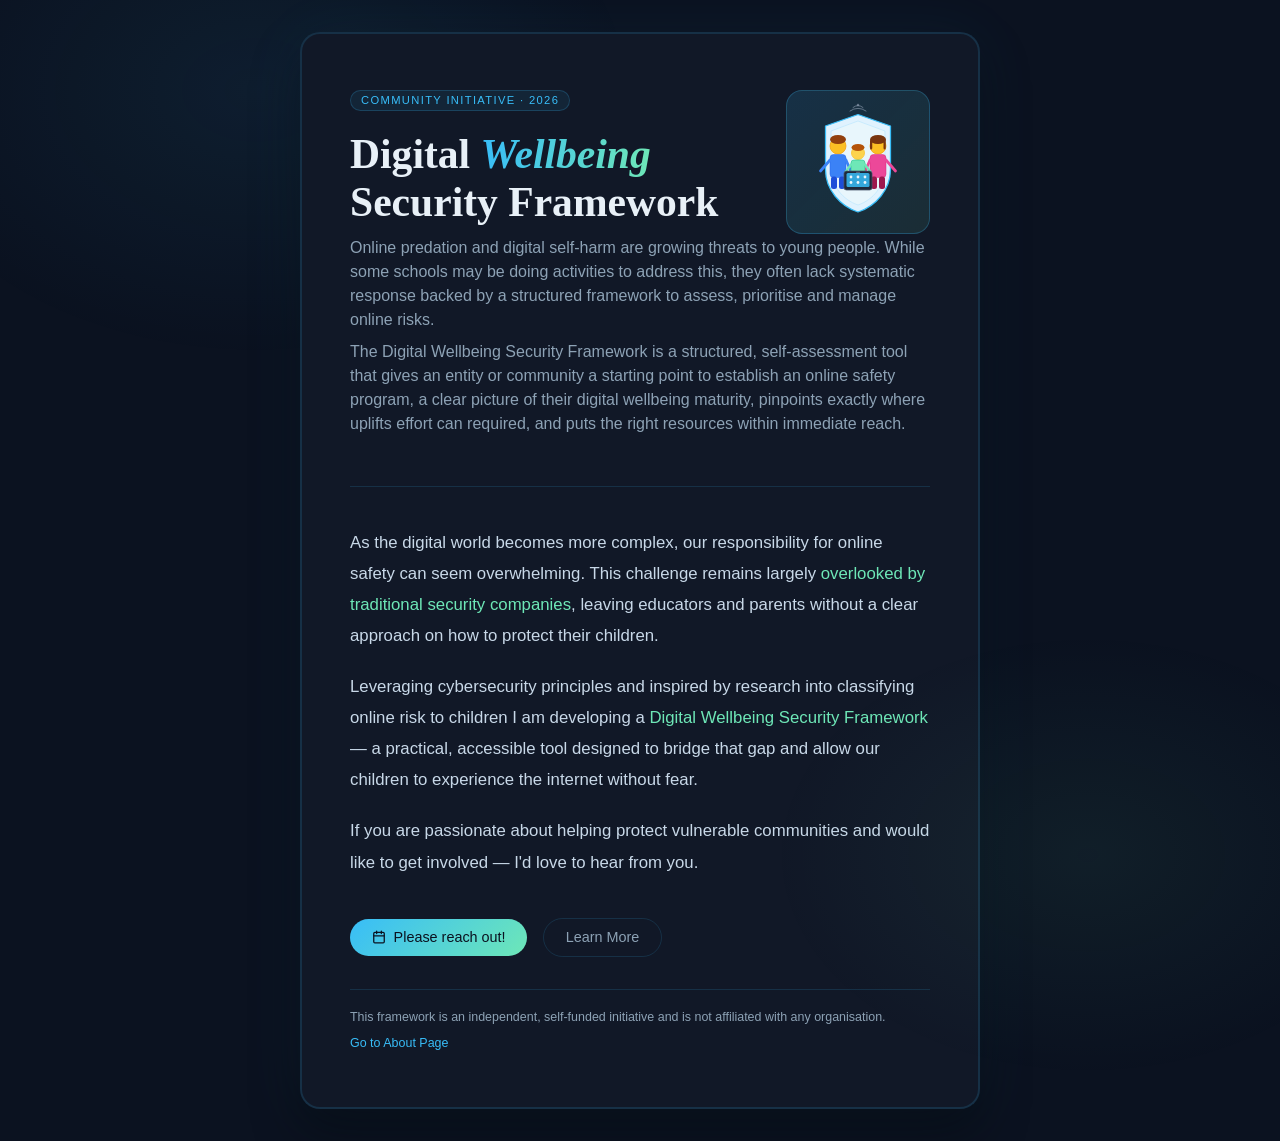
==== index.html @ 2d99d884 "text edits" ====
<!DOCTYPE html>
<html lang="en">
<head>
  <meta charset="UTF-8" />
  <meta name="viewport" content="width=device-width, initial-scale=1.0"/>
  <title>Digital Wellness Security Framework</title>
  
  <link rel="stylesheet" href = "style.css">
</head>
<body>
  <div class="card">

    <!-- Icon: viewBox cropped to 260 80 160 240 to focus tightly on the family illustration -->
    <div class="icon-wrap">
      <svg viewBox="260 80 160 240" role="img" xmlns="http://www.w3.org/2000/svg">
        <title>Family protection icon</title>
        <desc>Two parents and a child sheltered inside a protective shield, with the child holding a tablet device.</desc>

        <!-- Shield body -->
        <path d="M340 105 L275 128 L275 215 C275 255 304 288 340 300 C376 288 405 255 405 215 L405 128 Z"
          fill="#e0f2fe" stroke="#38bdf8" stroke-width="2.5" stroke-linejoin="round"/>

        <!-- Shield inner highlight -->
        <path d="M340 118 L286 138 L286 213 C286 247 310 276 340 286 C370 276 394 247 394 213 L394 138 Z"
          fill="#f0fafb" stroke="#7dd3fc" stroke-width="1" stroke-linejoin="round" opacity="0.5"/>

        <!-- WiFi signal -->
        <path d="M324 98 Q340 87 356 98" fill="none" stroke="#94a3b8" stroke-width="2" stroke-linecap="round" opacity="0.6"/>
        <path d="M330 91 Q340 83 350 91" fill="none" stroke="#94a3b8" stroke-width="2" stroke-linecap="round" opacity="0.6"/>
        <circle cx="340" cy="86" r="2.5" fill="#94a3b8" opacity="0.6"/>

        <!-- Parent left -->
        <circle cx="300" cy="168" r="16" fill="#fbbf24" stroke="#f59e0b" stroke-width="1.5"/>
        <ellipse cx="300" cy="155" rx="16" ry="9" fill="#92400e"/>
        <rect x="284" y="185" width="32" height="46" rx="7" fill="#3b82f6" stroke="#2563eb" stroke-width="1"/>
        <line x1="284" y1="196" x2="265" y2="218" stroke="#3b82f6" stroke-width="5.5" stroke-linecap="round"/>
        <line x1="316" y1="196" x2="325" y2="217" stroke="#3b82f6" stroke-width="5.5" stroke-linecap="round"/>
        <rect x="286" y="229" width="12" height="25" rx="5" fill="#1d4ed8"/>
        <rect x="302" y="229" width="12" height="25" rx="5" fill="#1d4ed8"/>

        <!-- Parent right -->
        <circle cx="380" cy="168" r="16" fill="#fbbf24" stroke="#f59e0b" stroke-width="1.5"/>
        <ellipse cx="380" cy="155" rx="16" ry="9" fill="#78350f"/>
        <rect x="364" y="155" width="4.5" height="20" rx="3" fill="#78350f"/>
        <rect x="391" y="155" width="4.5" height="20" rx="3" fill="#78350f"/>
        <rect x="364" y="185" width="32" height="46" rx="7" fill="#ec4899" stroke="#db2777" stroke-width="1"/>
        <line x1="364" y1="196" x2="355" y2="217" stroke="#ec4899" stroke-width="5.5" stroke-linecap="round"/>
        <line x1="396" y1="196" x2="415" y2="218" stroke="#ec4899" stroke-width="5.5" stroke-linecap="round"/>
        <rect x="366" y="229" width="12" height="25" rx="5" fill="#9d174d"/>
        <rect x="382" y="229" width="12" height="25" rx="5" fill="#9d174d"/>

        <!-- Child -->
        <circle cx="340" cy="182" r="13" fill="#fcd34d" stroke="#fbbf24" stroke-width="1.5"/>
        <ellipse cx="340" cy="171" rx="13" ry="7" fill="#b45309"/>
        <rect x="326" y="196" width="28" height="38" rx="6" fill="#6ee7b7" stroke="#10b981" stroke-width="1"/>
        <line x1="326" y1="205" x2="315" y2="220" stroke="#6ee7b7" stroke-width="4.5" stroke-linecap="round"/>
        <line x1="354" y1="205" x2="365" y2="220" stroke="#6ee7b7" stroke-width="4.5" stroke-linecap="round"/>
        <rect x="328" y="232" width="10" height="20" rx="4" fill="#059669"/>
        <rect x="342" y="232" width="10" height="20" rx="4" fill="#059669"/>

        <!-- iPad -->
        <rect x="312" y="218" width="56" height="38" rx="5" fill="#1e293b" stroke="#475569" stroke-width="1.5"/>
        <rect x="317" y="222" width="46" height="28" rx="3" fill="#38bdf8" opacity="0.85"/>
        <circle cx="326" cy="230" r="2.8" fill="#ffffff" opacity="0.9"/>
        <circle cx="340" cy="230" r="2.8" fill="#ffffff" opacity="0.9"/>
        <circle cx="354" cy="230" r="2.8" fill="#ffffff" opacity="0.9"/>
        <circle cx="326" cy="241" r="2.8" fill="#ffffff" opacity="0.9"/>
        <circle cx="340" cy="241" r="2.8" fill="#ffffff" opacity="0.9"/>
        <circle cx="354" cy="241" r="2.8" fill="#ffffff" opacity="0.9"/>
        <rect x="336" y="219.5" width="8" height="2" rx="1" fill="#64748b"/>
      </svg>
    </div>

    <div class="tag">Community Initiative &middot; 2026</div>

    <h1>Digital <em>Wellbeing</em><br>Security Framework</h1>

    <div class="subtitle"> 
      <p> Online predation and digital self-harm are growing threats to young people. While some schools may be doing activities to address this, they often lack systematic response backed by a structured framework to assess, prioritise and manage online risks. </p>
     <p> The Digital Wellbeing Security Framework is a structured, self-assessment tool that gives an entity or community a starting point to establish an online safety program, a clear picture of their digital wellbeing maturity, pinpoints exactly where uplifts effort can required, and puts the right resources within immediate reach.</p> 
    </div>

    <div class="divider"></div>

    <div class="pitch">
      <p>
        As the digital world becomes more complex, our responsibility for online safety can seem overwhelming. This challenge remains largely <span class="highlight">overlooked by traditional
        security companies</span>, leaving educators and parents without a clear approach on how to
        protect their children.
      </p>
      <p>
        Leveraging cybersecurity principles and inspired by research into classifying online risk to children I am developing a
        <span class="highlight">Digital Wellbeing Security Framework</span> — a practical, accessible
        tool designed to bridge that gap and allow our children to experience the internet without fear.
      </p>
      <p>
        If you are passionate about helping protect vulnerable communities and would like to get involved — I'd love to hear from you.
      </p>
    </div>

    <div class="cta">
      <button class="btn">
        <svg width="14" height="14" viewBox="0 0 24 24" fill="none" stroke="currentColor" stroke-width="2.2" stroke-linecap="round" stroke-linejoin="round"><rect x="3" y="4" width="18" height="18" rx="2"/><path d="M16 2v4M8 2v4M3 10h18"/></svg>
        Please reach out!
      </button>
      <button class="btn-ghost">Learn More</button>
    </div>

    <p class="footer-note">
      This framework is an independent, self-funded initiative and is not affiliated with any organisation.
    </p>

    <p class="footer">
      <a href="about.html">Go to About Page</a>
    </p>

  </div>
</body>
</html>
---- style.css ----
*, *::before, *::after { box-sizing: border-box; margin: 0; padding: 0; }

    :root {
      --bg: #0b1220;
      --surface: #111827;
      --accent: #38bdf8;
      --accent2: #6ee7b7;
      --text: #e8f0f7;
      --muted: #8da2b5;
      --border: rgba(56, 189, 248, 0.15);
    }

    body {
      background: var(--bg);
      color: var(--text);
      font-family: 'Graphic', sans-serif;
      font-weight: 300;
      min-height: 100vh;
      display: flex;
      align-items: center;
      justify-content: center;
      padding: 2rem;
      overflow-x: hidden;
    }

    body::before {
      content: '';
      position: fixed;
      top: -20%;
      left: -10%;
      width: 60%;
      height: 60%;
      background: radial-gradient(ellipse, rgba(56,189,248,0.07) 0%, transparent 70%);
      pointer-events: none;
    }
    body::after {
      content: '';
      position: fixed;
      bottom: -20%;
      right: -10%;
      width: 50%;
      height: 50%;
      background: radial-gradient(ellipse, rgba(110,231,183,0.06) 0%, transparent 70%);
      pointer-events: none;
    }

    .card {
    max-width: 680px;
      width: 100%;
      background: var(--surface);
      border: 2px solid var(--border);
      border-radius: 20px;
      padding: 3.5rem 3rem;
      position: relative;
      box-shadow: 0 0 60px rgba(56,189,248,0.06), 0 24px 48px rgba(0,0,0,0.4);
      animation: fadeUp 0.8s ease both;
    }

    @keyframes fadeUp {
      from { opacity: 0; transform: translateY(28px); }
      to   { opacity: 1; transform: translateY(0); }
    }

    .icon-wrap {
      width: 144px;
      height: 144px;
      border-radius: 16px;
      background: linear-gradient(135deg, rgba(56,189,248,0.15), rgba(110,231,183,0.1));
      border: 1px solid rgba(56,189,248,0.25);
      display: flex;
      align-items: center;
      justify-content: center;
      margin-bottom: 2rem;
      animation: fadeUp 0.8s 0.1s ease both;
      position: absolute;  /* moves to right */
  top: 3.5rem;         /* ← moves to right  */
  right: 3rem;         /* ← moves to right  */
    }

    .icon-wrap svg {
      width: 120px;
      height: 120px;
    }

    .tag {
      display: inline-block;
      font-size: 0.7rem;
      font-weight: 500;
      letter-spacing: 0.12em;
      text-transform: uppercase;
      color: var(--accent);
      background: rgba(56,189,248,0.08);
      border: 1px solid rgba(56,189,248,0.2);
      border-radius: 100px;
      padding: 0.3em 0.9em;
      margin-bottom: 1.25rem;
      animation: fadeUp 0.8s 0.15s ease both;
    }

    h1 {
  font-family: 'Graphic', serif;
  /* 1.  clamp to scale smaller on mobile, up to a max of 2.6rem */
  font-size: clamp(1.2rem, 5.5cqw, 2.6rem); 
  line-height: 1.15;
  color: var(--text);
  margin-bottom: 0.6rem;
  animation: fadeUp 0.8s 0.2s ease both;
  
  /* 2. Force single line */
  white-space: nowrap; 
}

    h1 em {
      font-style: italic;
      background: linear-gradient(90deg, var(--accent), var(--accent2));
      -webkit-background-clip: text;
      -webkit-text-fill-color: transparent;
      background-clip: text;
    }

     .subtitle  {
      font-size: 1rem;
      color: var(--muted);
      margin-bottom: 50px;
      line-height: 1.5;
      animation: fadeUp 0.8s 0.25s ease both;
        /* added the below */
      display: flex;
      flex-direction: column;
      gap: 0.5rem; /* this adds space between sentences */
    }

    .divider {
      height: 1px;
      background: var(--border);
      margin-bottom: 2.5rem;
      animation: fadeUp 0.8s 0.3s ease both;
    

    }

    .pitch {
      font-size: 1.05rem;
      line-height: 1.85;
      color: #c8d8e8;
      animation: fadeUp 0.8s 0.35s ease both;
    }

    .pitch p + p {
      margin-top: 1.25rem;
    }

    .pitch .highlight {
      color: var(--accent2);
      font-weight: 500;
    }

    .cta {
      margin-top: 2.5rem;
      display: flex;
      align-items: center;
      gap: 1rem;
      animation: fadeUp 0.8s 0.45s ease both;
    }

    .btn {
      display: inline-flex;
      align-items: center;
      gap: 0.5rem;
      background: linear-gradient(135deg, var(--accent), var(--accent2));
      color: #0b1220;
      font-family: 'DM Sans', sans-serif;
      font-weight: 500;
      font-size: 0.9rem;
      padding: 0.75em 1.5em;
      border-radius: 100px;
      text-decoration: none;
      border: none;
      cursor: pointer;
      transition: opacity 0.2s, transform 0.2s;
    }

    .btn:hover { opacity: 0.85; transform: translateY(-1px); }

    .btn-ghost {
      background: transparent;
      color: var(--muted);
      border: 1px solid var(--border);
      font-family: 'DM Sans', sans-serif;
      font-weight: 400;
      font-size: 0.9rem;
      padding: 0.75em 1.5em;
      border-radius: 100px;
      cursor: pointer;
      transition: color 0.2s, border-color 0.2s;
    }

    .btn-ghost:hover { color: var(--text); border-color: rgba(56,189,248,0.4); }

    .footer-note {
      margin-top: 2rem;
      font-size: 0.78rem;
      color: var(--muted);
      border-top: 1px solid var(--border);
      padding-top: 1.25rem;
      animation: fadeUp 0.8s 0.5s ease both;
    }

    .footer a {
      color: var(--accent);
      text-decoration: none;
      font-size: 0.78rem;
      margin-top: 0.75rem;
      display: inline-block;
    }

    .footer a:hover { text-decoration: underline; }
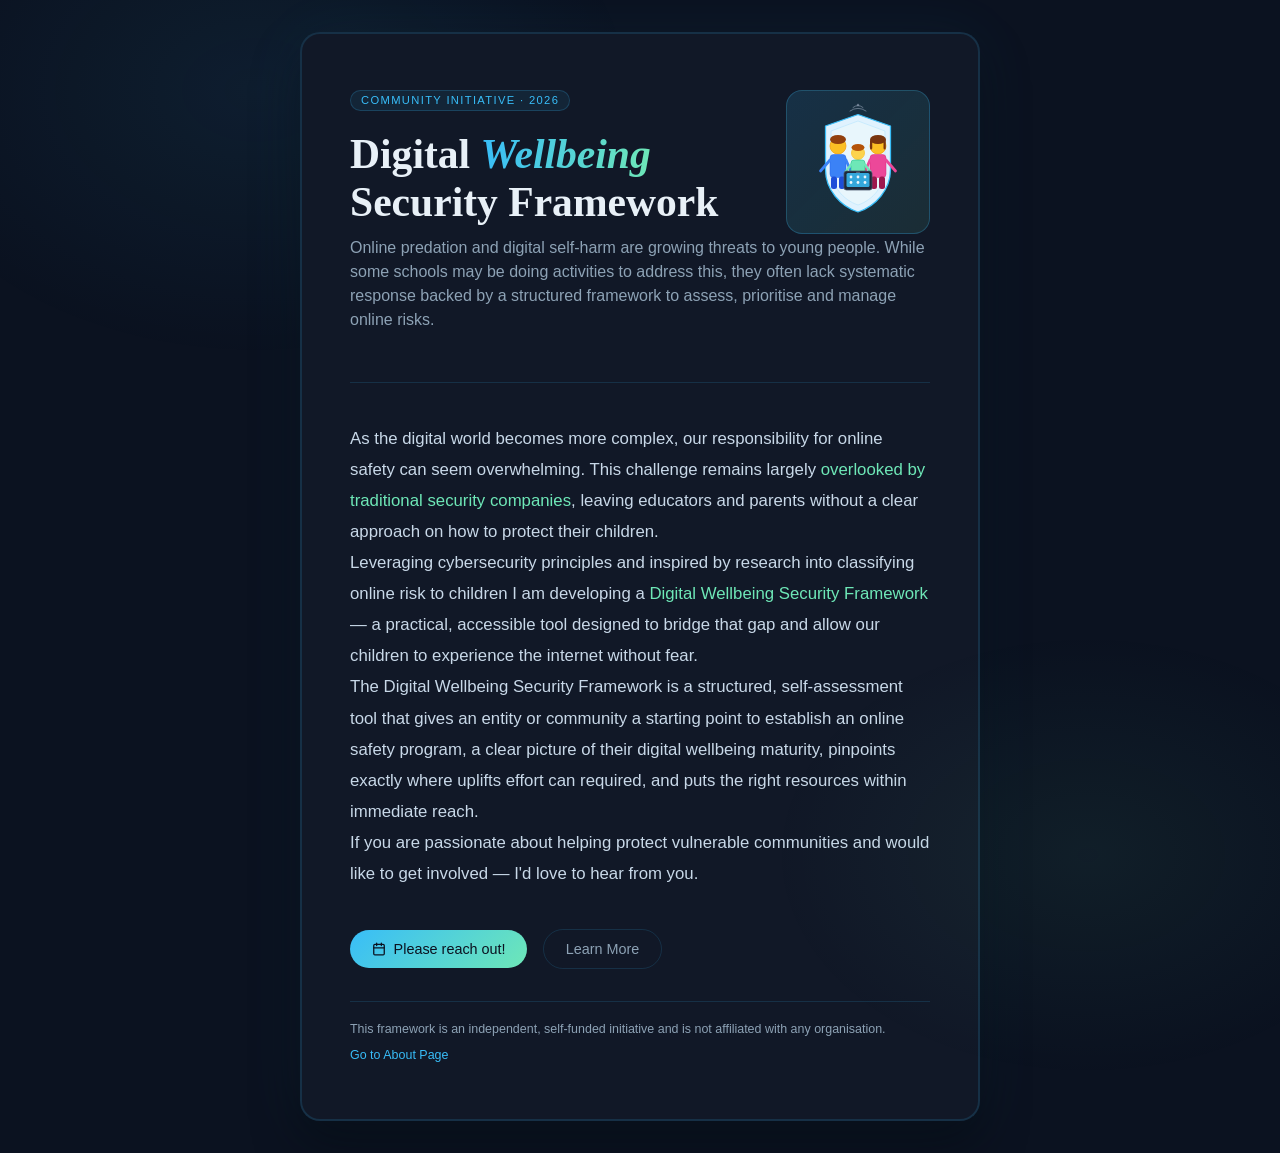
==== commit 1c848b9d: "text edits" ====
--- a/index.html
+++ b/index.html
@@ -77,7 +77,7 @@
 
     <div class="subtitle"> 
       <p> Online predation and digital self-harm are growing threats to young people. While some schools may be doing activities to address this, they often lack systematic response backed by a structured framework to assess, prioritise and manage online risks. </p>
-     <p> The Digital Wellbeing Security Framework is a structured, self-assessment tool that gives an entity or community a starting point to establish an online safety program, a clear picture of their digital wellbeing maturity, pinpoints exactly where uplifts effort can required, and puts the right resources within immediate reach.</p> 
+     
     </div>
 
     <div class="divider"></div>
@@ -85,14 +85,14 @@
     <div class="pitch">
       <p>
         As the digital world becomes more complex, our responsibility for online safety can seem overwhelming. This challenge remains largely <span class="highlight">overlooked by traditional
-        security companies</span>, leaving educators and parents without a clear approach on how to
-        protect their children.
+        security companies</span>, leaving educators and parents without a clear approach on how to protect their children.
       </p>
       <p>
         Leveraging cybersecurity principles and inspired by research into classifying online risk to children I am developing a
         <span class="highlight">Digital Wellbeing Security Framework</span> — a practical, accessible
         tool designed to bridge that gap and allow our children to experience the internet without fear.
       </p>
+      <p>The Digital Wellbeing Security Framework is a structured, self-assessment tool that gives an entity or community a starting point to establish an online safety program, a clear picture of their digital wellbeing maturity, pinpoints exactly where uplifts effort can required, and puts the right resources within immediate reach.</p>
       <p>
         If you are passionate about helping protect vulnerable communities and would like to get involved — I'd love to hear from you.
       </p>
--- a/style.css
+++ b/style.css
@@ -127,7 +127,7 @@
         /* added the below */
       display: flex;
       flex-direction: column;
-      gap: 0.5rem; /* this adds space between sentences */
+      gap: 0.5rem; /* this adds space between the sentences */
     }
 
     .divider {
@@ -146,7 +146,7 @@
       animation: fadeUp 0.8s 0.35s ease both;
     }
 
-    .pitch p + p {
+    .pitch  {
       margin-top: 1.25rem;
     }
 
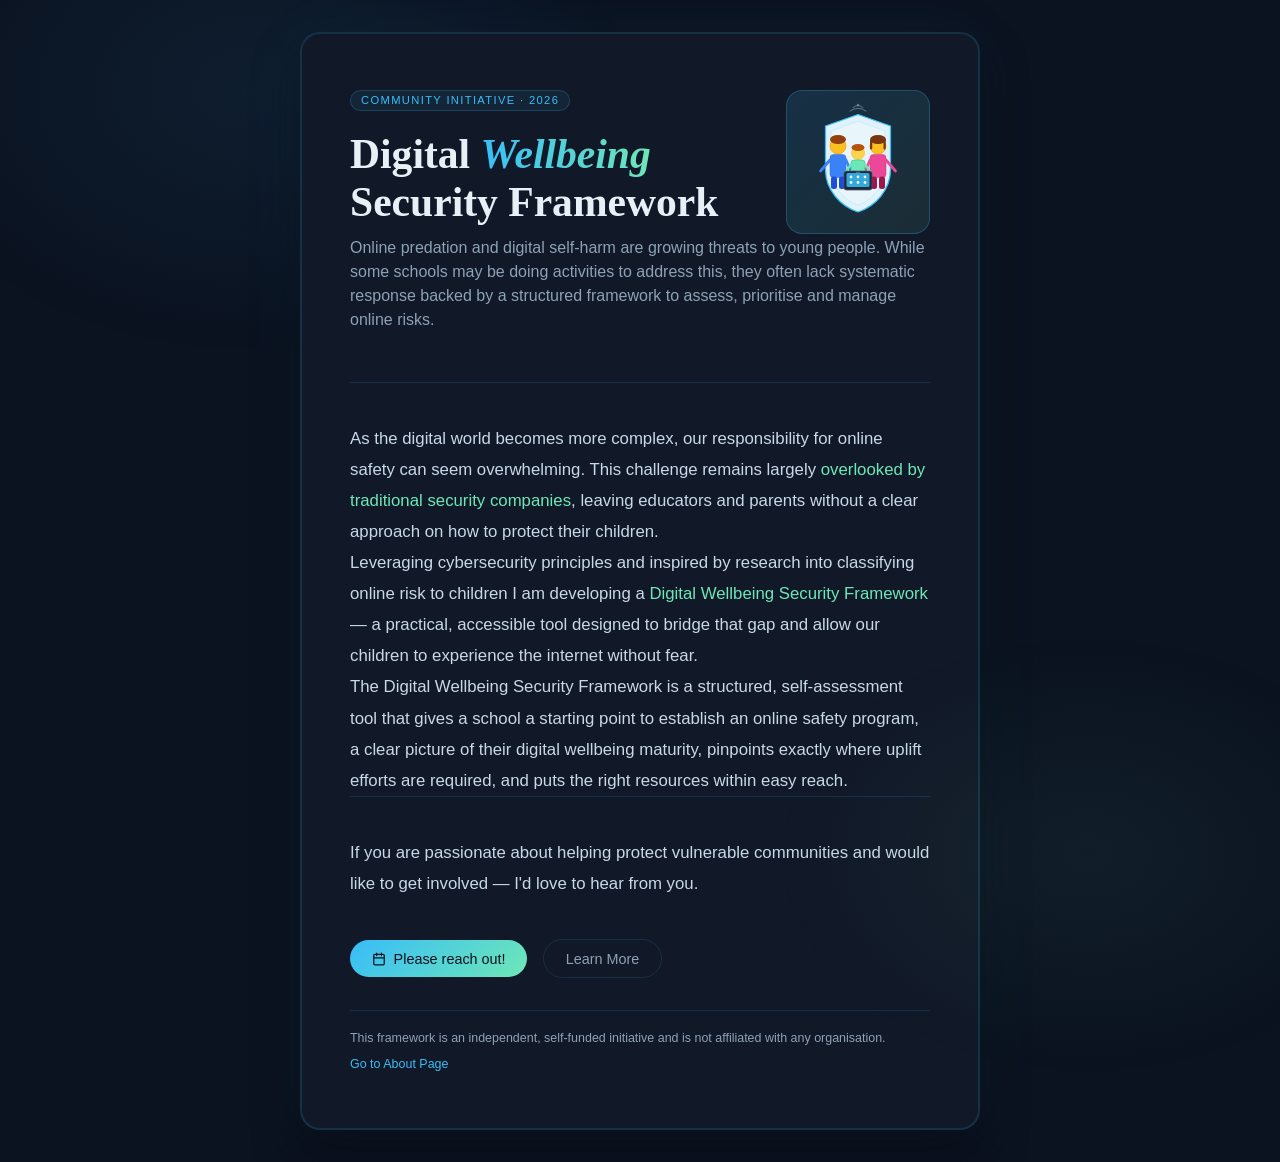
==== commit a99146df: "text edits" ====
--- a/index.html
+++ b/index.html
@@ -92,8 +92,9 @@
         <span class="highlight">Digital Wellbeing Security Framework</span> — a practical, accessible
         tool designed to bridge that gap and allow our children to experience the internet without fear.
       </p>
-      <p>The Digital Wellbeing Security Framework is a structured, self-assessment tool that gives an entity or community a starting point to establish an online safety program, a clear picture of their digital wellbeing maturity, pinpoints exactly where uplifts effort can required, and puts the right resources within immediate reach.</p>
+      <p>The Digital Wellbeing Security Framework is a structured, self-assessment tool that gives a school a starting point to establish an online safety program, a clear picture of their digital wellbeing maturity, pinpoints exactly where uplift efforts are required, and puts the right resources within easy reach.</p>
       <p>
+        <div class="divider"></div>
         If you are passionate about helping protect vulnerable communities and would like to get involved — I'd love to hear from you.
       </p>
     </div>
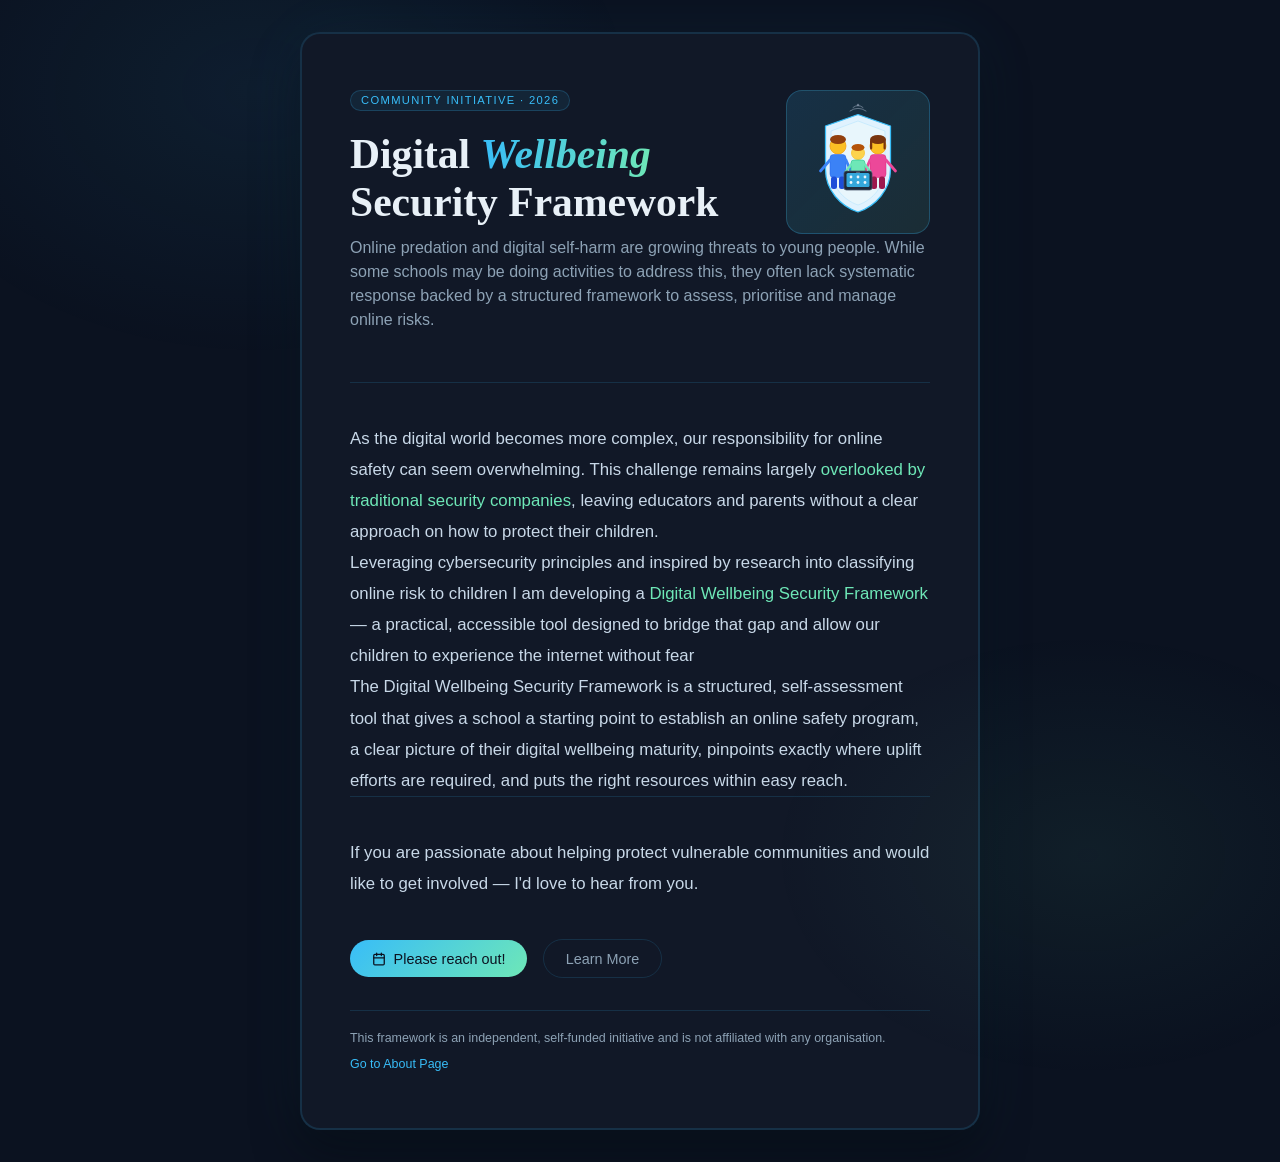
==== commit 33f2786e: "br" ====
--- a/index.html
+++ b/index.html
@@ -85,12 +85,13 @@
     <div class="pitch">
       <p>
         As the digital world becomes more complex, our responsibility for online safety can seem overwhelming. This challenge remains largely <span class="highlight">overlooked by traditional
-        security companies</span>, leaving educators and parents without a clear approach on how to protect their children.
+        security companies</span>, leaving educators and parents without a clear approach on how to protect their children.<br>
       </p>
       <p>
         Leveraging cybersecurity principles and inspired by research into classifying online risk to children I am developing a
         <span class="highlight">Digital Wellbeing Security Framework</span> — a practical, accessible
-        tool designed to bridge that gap and allow our children to experience the internet without fear.
+        tool designed to bridge that gap and allow our children to experience the internet without fear <br>
+    
       </p>
       <p>The Digital Wellbeing Security Framework is a structured, self-assessment tool that gives a school a starting point to establish an online safety program, a clear picture of their digital wellbeing maturity, pinpoints exactly where uplift efforts are required, and puts the right resources within easy reach.</p>
       <p>
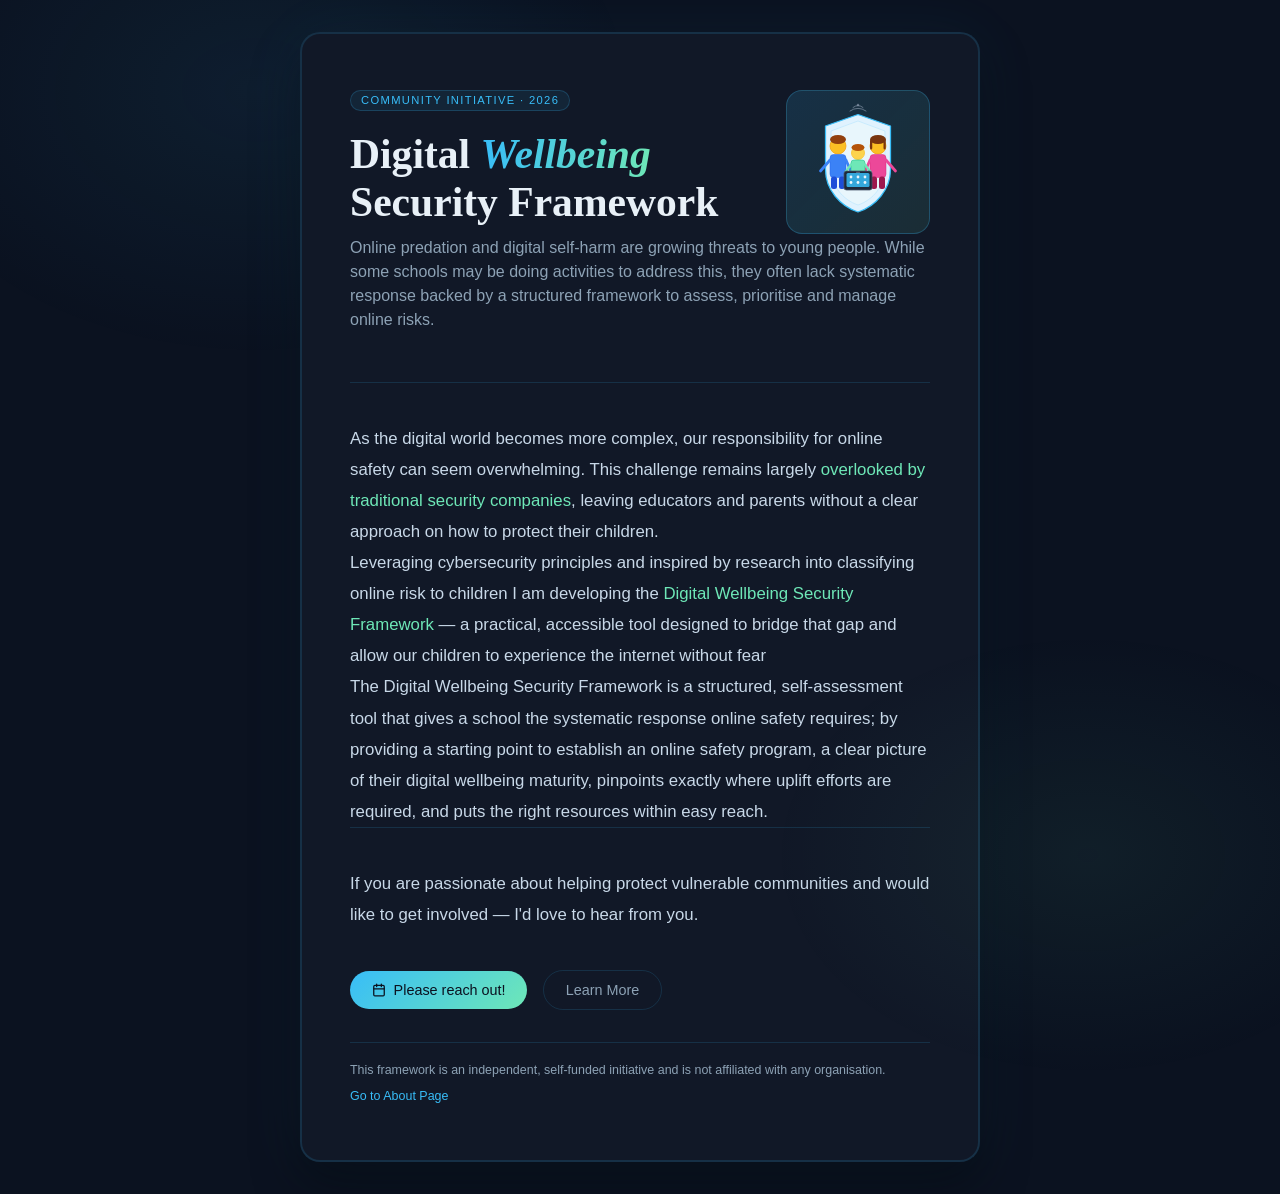
==== commit 5387149c: "edits" ====
--- a/index.html
+++ b/index.html
@@ -88,12 +88,12 @@
         security companies</span>, leaving educators and parents without a clear approach on how to protect their children.<br>
       </p>
       <p>
-        Leveraging cybersecurity principles and inspired by research into classifying online risk to children I am developing a
+        Leveraging cybersecurity principles and inspired by research into classifying online risk to children I am developing the
         <span class="highlight">Digital Wellbeing Security Framework</span> — a practical, accessible
         tool designed to bridge that gap and allow our children to experience the internet without fear <br>
     
       </p>
-      <p>The Digital Wellbeing Security Framework is a structured, self-assessment tool that gives a school a starting point to establish an online safety program, a clear picture of their digital wellbeing maturity, pinpoints exactly where uplift efforts are required, and puts the right resources within easy reach.</p>
+      <p>The Digital Wellbeing Security Framework is a structured, self-assessment tool that gives a school the systematic response online safety requires; by providing a starting point to establish an online safety program, a clear picture of their digital wellbeing maturity, pinpoints exactly where uplift efforts are required, and puts the right resources within easy reach.</p>
       <p>
         <div class="divider"></div>
         If you are passionate about helping protect vulnerable communities and would like to get involved — I'd love to hear from you.
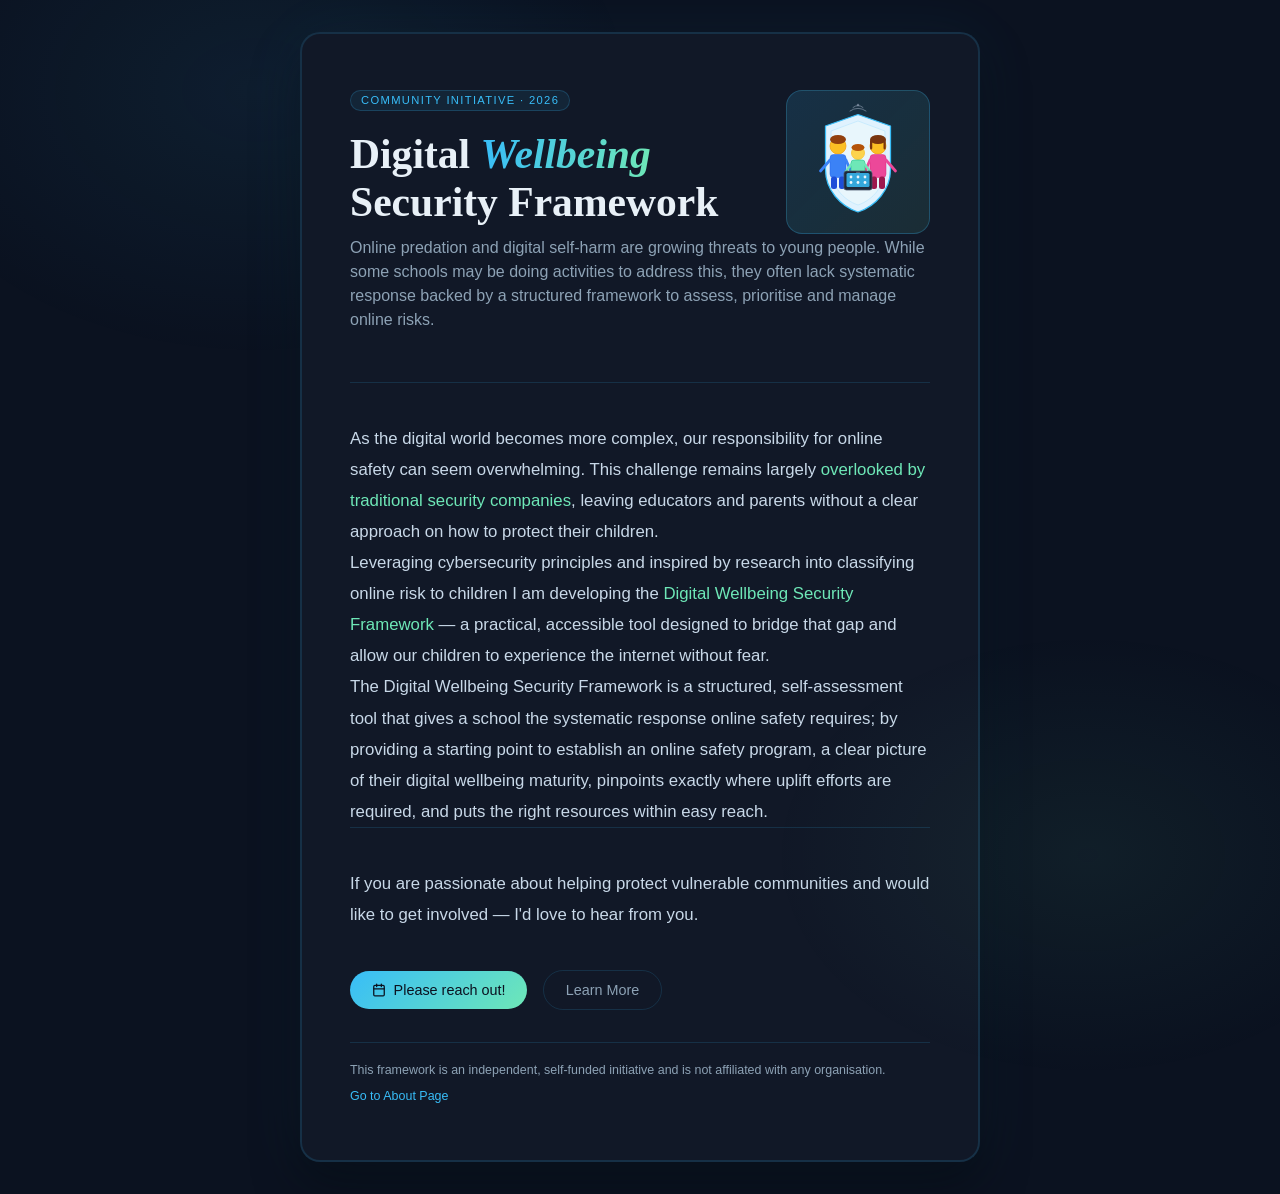
==== commit 6affa07d: "updated pitch class" ====
--- a/index.html
+++ b/index.html
@@ -83,22 +83,26 @@
     <div class="divider"></div>
 
     <div class="pitch">
-      <p>
-        As the digital world becomes more complex, our responsibility for online safety can seem overwhelming. This challenge remains largely <span class="highlight">overlooked by traditional
-        security companies</span>, leaving educators and parents without a clear approach on how to protect their children.<br>
-      </p>
-      <p>
-        Leveraging cybersecurity principles and inspired by research into classifying online risk to children I am developing the
-        <span class="highlight">Digital Wellbeing Security Framework</span> — a practical, accessible
-        tool designed to bridge that gap and allow our children to experience the internet without fear <br>
-    
-      </p>
-      <p>The Digital Wellbeing Security Framework is a structured, self-assessment tool that gives a school the systematic response online safety requires; by providing a starting point to establish an online safety program, a clear picture of their digital wellbeing maturity, pinpoints exactly where uplift efforts are required, and puts the right resources within easy reach.</p>
-      <p>
-        <div class="divider"></div>
-        If you are passionate about helping protect vulnerable communities and would like to get involved — I'd love to hear from you.
-      </p>
-    </div>
+  <p>
+    As the digital world becomes more complex, our responsibility for online safety can seem overwhelming. This challenge remains largely <span class="highlight">overlooked by traditional
+    security companies</span>, leaving educators and parents without a clear approach on how to protect their children.
+  </p>
+  
+  <p>
+    Leveraging cybersecurity principles and inspired by research into classifying online risk to children I am developing the
+    <span class="highlight">Digital Wellbeing Security Framework</span> — a practical, accessible
+    tool designed to bridge that gap and allow our children to experience the internet without fear.
+  </p>
+  
+  <p>The Digital Wellbeing Security Framework is a structured, self-assessment tool that gives a school the systematic response online safety requires; by providing a starting point to establish an online safety program, a clear picture of their digital wellbeing maturity, pinpoints exactly where uplift efforts are required, and puts the right resources within easy reach.</p>
+  
+  <!-- GOOD: The divider is now safely outside of the paragraph tags -->
+  <div class="divider"></div>
+  
+  <p>
+    If you are passionate about helping protect vulnerable communities and would like to get involved — I'd love to hear from you.
+  </p>
+</div>
 
     <div class="cta">
       <button class="btn">
--- a/style.css
+++ b/style.css
@@ -144,6 +144,14 @@
       line-height: 1.85;
       color: #c8d8e8;
       animation: fadeUp 0.8s 0.35s ease both;
+      .pitch p {
+  margin-bottom: 1.5rem; /* Creates the perfect gap between paragraphs */
+}
+
+/* Optional: Removes the margin from the very last paragraph so it doesn't mess up your bottom padding */
+.pitch p:last-child {
+  margin-bottom: 0;
+}
     }
 
     .pitch  {
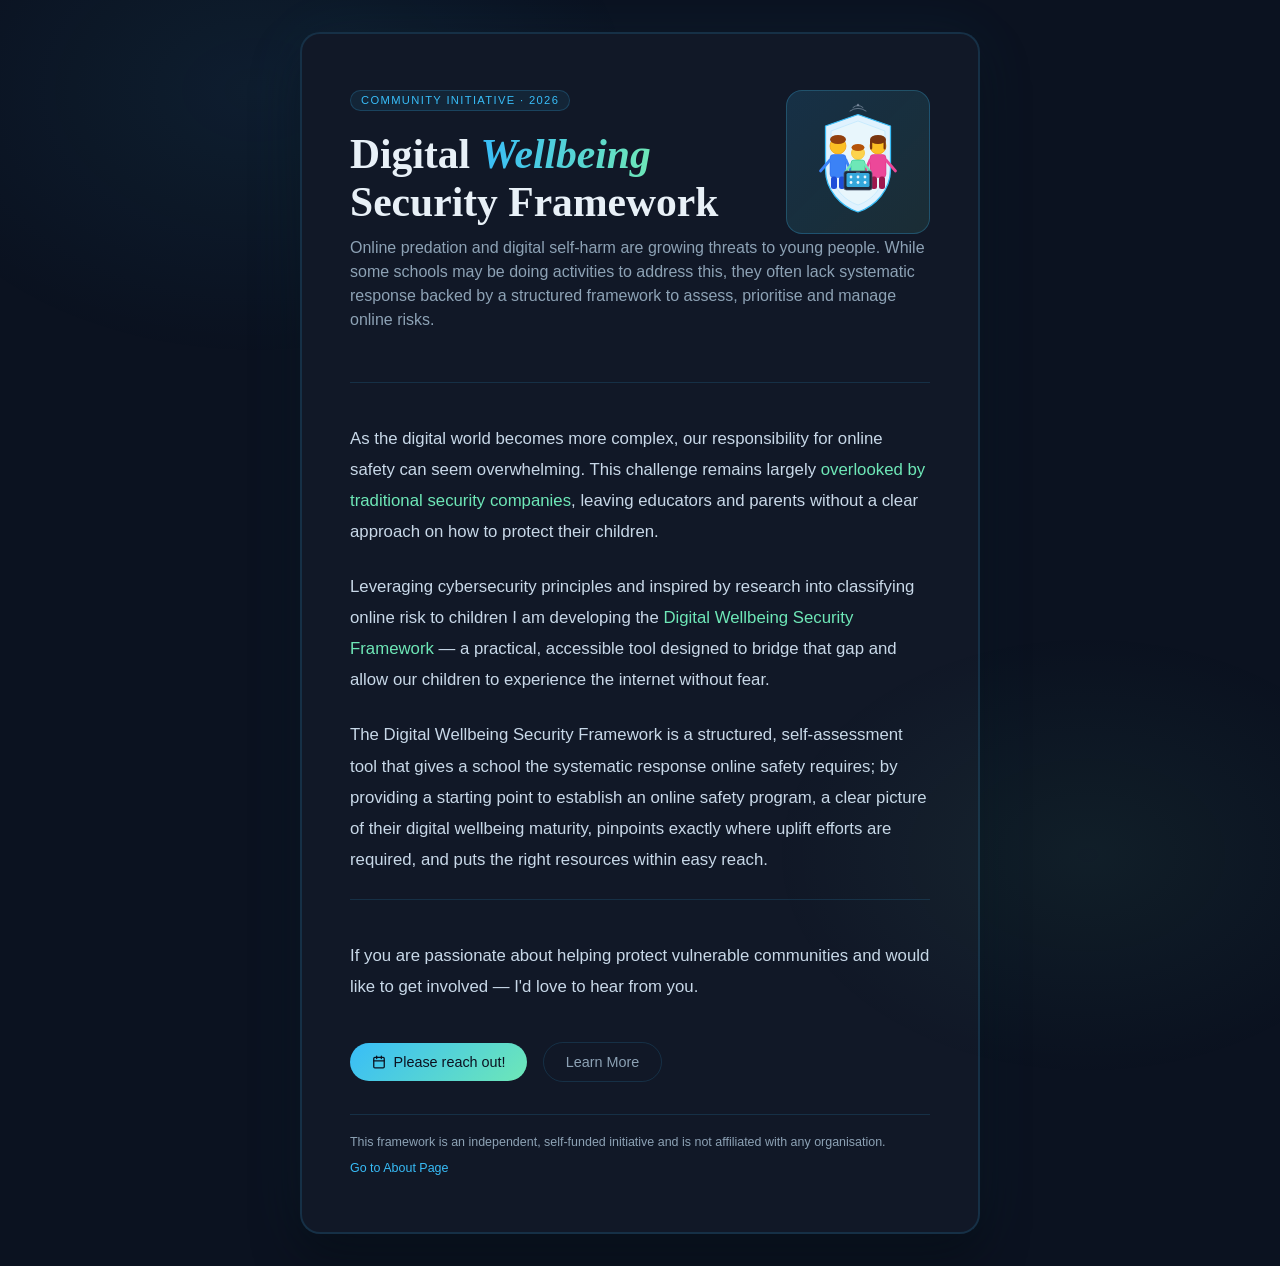
==== commit ab47d329: "Integrate Plausible analytics script Added Plausible analytics script for privacy-friendly tracking." ====
--- a/index.html
+++ b/index.html
@@ -6,6 +6,13 @@
   <title>Digital Wellness Security Framework</title>
   
   <link rel="stylesheet" href = "style.css">
+  <!-- Privacy-friendly analytics by Plausible -->
+<script async src="https://plausible.io/js/pa-bYfByEYklEnqviAfBm84Q.js"></script>
+<script>
+  window.plausible=window.plausible||function(){(plausible.q=plausible.q||[]).push(arguments)},plausible.init=plausible.init||function(i){plausible.o=i||{}};
+  plausible.init()
+</script>
+
 </head>
 <body>
   <div class="card">
--- a/style.css
+++ b/style.css
@@ -1,225 +1,218 @@
-  *, *::before, *::after { box-sizing: border-box; margin: 0; padding: 0; }
-
-    :root {
-      --bg: #0b1220;
-      --surface: #111827;
-      --accent: #38bdf8;
-      --accent2: #6ee7b7;
-      --text: #e8f0f7;
-      --muted: #8da2b5;
-      --border: rgba(56, 189, 248, 0.15);
-    }
-
-    body {
-      background: var(--bg);
-      color: var(--text);
-      font-family: 'Graphic', sans-serif;
-      font-weight: 300;
-      min-height: 100vh;
-      display: flex;
-      align-items: center;
-      justify-content: center;
-      padding: 2rem;
-      overflow-x: hidden;
-    }
-
-    body::before {
-      content: '';
-      position: fixed;
-      top: -20%;
-      left: -10%;
-      width: 60%;
-      height: 60%;
-      background: radial-gradient(ellipse, rgba(56,189,248,0.07) 0%, transparent 70%);
-      pointer-events: none;
-    }
-    body::after {
-      content: '';
-      position: fixed;
-      bottom: -20%;
-      right: -10%;
-      width: 50%;
-      height: 50%;
-      background: radial-gradient(ellipse, rgba(110,231,183,0.06) 0%, transparent 70%);
-      pointer-events: none;
-    }
-
-    .card {
-    max-width: 680px;
-      width: 100%;
-      background: var(--surface);
-      border: 2px solid var(--border);
-      border-radius: 20px;
-      padding: 3.5rem 3rem;
-      position: relative;
-      box-shadow: 0 0 60px rgba(56,189,248,0.06), 0 24px 48px rgba(0,0,0,0.4);
-      animation: fadeUp 0.8s ease both;
-    }
-
-    @keyframes fadeUp {
-      from { opacity: 0; transform: translateY(28px); }
-      to   { opacity: 1; transform: translateY(0); }
-    }
-
-    .icon-wrap {
-      width: 144px;
-      height: 144px;
-      border-radius: 16px;
-      background: linear-gradient(135deg, rgba(56,189,248,0.15), rgba(110,231,183,0.1));
-      border: 1px solid rgba(56,189,248,0.25);
-      display: flex;
-      align-items: center;
-      justify-content: center;
-      margin-bottom: 2rem;
-      animation: fadeUp 0.8s 0.1s ease both;
-      position: absolute;  /* moves to right */
-  top: 3.5rem;         /* ← moves to right  */
-  right: 3rem;         /* ← moves to right  */
-    }
-
-    .icon-wrap svg {
-      width: 120px;
-      height: 120px;
-    }
-
-    .tag {
-      display: inline-block;
-      font-size: 0.7rem;
-      font-weight: 500;
-      letter-spacing: 0.12em;
-      text-transform: uppercase;
-      color: var(--accent);
-      background: rgba(56,189,248,0.08);
-      border: 1px solid rgba(56,189,248,0.2);
-      border-radius: 100px;
-      padding: 0.3em 0.9em;
-      margin-bottom: 1.25rem;
-      animation: fadeUp 0.8s 0.15s ease both;
-    }
-
-    h1 {
+*, *::before, *::after { box-sizing: border-box; margin: 0; padding: 0; }
+
+:root {
+  --bg: #0b1220;
+  --surface: #111827;
+  --accent: #38bdf8;
+  --accent2: #6ee7b7;
+  --text: #e8f0f7;
+  --muted: #8da2b5;
+  --border: rgba(56, 189, 248, 0.15);
+}
+
+body {
+  background: var(--bg);
+  color: var(--text);
+  font-family: 'Graphic', sans-serif;
+  font-weight: 300;
+  min-height: 100vh;
+  display: flex;
+  align-items: center;
+  justify-content: center;
+  padding: 2rem;
+  overflow-x: hidden;
+}
+
+body::before {
+  content: '';
+  position: fixed;
+  top: -20%;
+  left: -10%;
+  width: 60%;
+  height: 60%;
+  background: radial-gradient(ellipse, rgba(56,189,248,0.07) 0%, transparent 70%);
+  pointer-events: none;
+}
+body::after {
+  content: '';
+  position: fixed;
+  bottom: -20%;
+  right: -10%;
+  width: 50%;
+  height: 50%;
+  background: radial-gradient(ellipse, rgba(110,231,183,0.06) 0%, transparent 70%);
+  pointer-events: none;
+}
+
+.card {
+  max-width: 680px;
+  width: 100%;
+  background: var(--surface);
+  border: 2px solid var(--border);
+  border-radius: 20px;
+  padding: 3.5rem 3rem;
+  position: relative;
+  box-shadow: 0 0 60px rgba(56,189,248,0.06), 0 24px 48px rgba(0,0,0,0.4);
+  animation: fadeUp 0.8s ease both;
+}
+
+@keyframes fadeUp {
+  from { opacity: 0; transform: translateY(28px); }
+  to   { opacity: 1; transform: translateY(0); }
+}
+
+.icon-wrap {
+  width: 144px;
+  height: 144px;
+  border-radius: 16px;
+  background: linear-gradient(135deg, rgba(56,189,248,0.15), rgba(110,231,183,0.1));
+  border: 1px solid rgba(56,189,248,0.25);
+  display: flex;
+  align-items: center;
+  justify-content: center;
+  margin-bottom: 2rem;
+  animation: fadeUp 0.8s 0.1s ease both;
+  position: absolute;
+  top: 3.5rem;
+  right: 3rem;
+}
+
+.icon-wrap svg {
+  width: 120px;
+  height: 120px;
+}
+
+.tag {
+  display: inline-block;
+  font-size: 0.7rem;
+  font-weight: 500;
+  letter-spacing: 0.12em;
+  text-transform: uppercase;
+  color: var(--accent);
+  background: rgba(56,189,248,0.08);
+  border: 1px solid rgba(56,189,248,0.2);
+  border-radius: 100px;
+  padding: 0.3em 0.9em;
+  margin-bottom: 1.25rem;
+  animation: fadeUp 0.8s 0.15s ease both;
+}
+
+h1 {
   font-family: 'Graphic', serif;
-  /* 1.  clamp to scale smaller on mobile, up to a max of 2.6rem */
   font-size: clamp(1.2rem, 5.5cqw, 2.6rem); 
   line-height: 1.15;
   color: var(--text);
   margin-bottom: 0.6rem;
   animation: fadeUp 0.8s 0.2s ease both;
-  
-  /* 2. Force single line */
   white-space: nowrap; 
 }
 
-    h1 em {
-      font-style: italic;
-      background: linear-gradient(90deg, var(--accent), var(--accent2));
-      -webkit-background-clip: text;
-      -webkit-text-fill-color: transparent;
-      background-clip: text;
-    }
-
-     .subtitle  {
-      font-size: 1rem;
-      color: var(--muted);
-      margin-bottom: 50px;
-      line-height: 1.5;
-      animation: fadeUp 0.8s 0.25s ease both;
-        /* added the below */
-      display: flex;
-      flex-direction: column;
-      gap: 0.5rem; /* this adds space between the sentences */
-    }
-
-    .divider {
-      height: 1px;
-      background: var(--border);
-      margin-bottom: 2.5rem;
-      animation: fadeUp 0.8s 0.3s ease both;
-    
-
-    }
-
-    .pitch {
-      font-size: 1.05rem;
-      line-height: 1.85;
-      color: #c8d8e8;
-      animation: fadeUp 0.8s 0.35s ease both;
-      .pitch p {
-  margin-bottom: 1.5rem; /* Creates the perfect gap between paragraphs */
-}
-
-/* Optional: Removes the margin from the very last paragraph so it doesn't mess up your bottom padding */
+h1 em {
+  font-style: italic;
+  background: linear-gradient(90deg, var(--accent), var(--accent2));
+  -webkit-background-clip: text;
+  -webkit-text-fill-color: transparent;
+  background-clip: text;
+}
+
+.subtitle {
+  font-size: 1rem;
+  color: var(--muted);
+  margin-bottom: 50px;
+  line-height: 1.5;
+  animation: fadeUp 0.8s 0.25s ease both;
+  display: flex;
+  flex-direction: column;
+  gap: 0.5rem;
+}
+
+/* Fixed .pitch block styling */
+.pitch {
+  font-size: 1.05rem;
+  line-height: 1.85;
+  color: #c8d8e8;
+  margin-top: 1.25rem;
+  animation: fadeUp 0.8s 0.35s ease both;
+}
+
+/* Paragraph gaps inside pitch now live safely outside the parent wrapper */
+.pitch p {
+  margin-bottom: 1.5rem;
+}
+
 .pitch p:last-child {
   margin-bottom: 0;
 }
-    }
-
-    .pitch  {
-      margin-top: 1.25rem;
-    }
-
-    .pitch .highlight {
-      color: var(--accent2);
-      font-weight: 500;
-    }
-
-    .cta {
-      margin-top: 2.5rem;
-      display: flex;
-      align-items: center;
-      gap: 1rem;
-      animation: fadeUp 0.8s 0.45s ease both;
-    }
-
-    .btn {
-      display: inline-flex;
-      align-items: center;
-      gap: 0.5rem;
-      background: linear-gradient(135deg, var(--accent), var(--accent2));
-      color: #0b1220;
-      font-family: 'DM Sans', sans-serif;
-      font-weight: 500;
-      font-size: 0.9rem;
-      padding: 0.75em 1.5em;
-      border-radius: 100px;
-      text-decoration: none;
-      border: none;
-      cursor: pointer;
-      transition: opacity 0.2s, transform 0.2s;
-    }
-
-    .btn:hover { opacity: 0.85; transform: translateY(-1px); }
-
-    .btn-ghost {
-      background: transparent;
-      color: var(--muted);
-      border: 1px solid var(--border);
-      font-family: 'DM Sans', sans-serif;
-      font-weight: 400;
-      font-size: 0.9rem;
-      padding: 0.75em 1.5em;
-      border-radius: 100px;
-      cursor: pointer;
-      transition: color 0.2s, border-color 0.2s;
-    }
-
-    .btn-ghost:hover { color: var(--text); border-color: rgba(56,189,248,0.4); }
-
-    .footer-note {
-      margin-top: 2rem;
-      font-size: 0.78rem;
-      color: var(--muted);
-      border-top: 1px solid var(--border);
-      padding-top: 1.25rem;
-      animation: fadeUp 0.8s 0.5s ease both;
-    }
-
-    .footer a {
-      color: var(--accent);
-      text-decoration: none;
-      font-size: 0.78rem;
-      margin-top: 0.75rem;
-      display: inline-block;
-    }
-
-    .footer a:hover { text-decoration: underline; }+
+.divider {
+  height: 1px;
+  background: var(--border);
+  margin-bottom: 2.5rem;
+  animation: fadeUp 0.8s 0.3s ease both;
+}
+
+.pitch .highlight {
+  color: var(--accent2);
+  font-weight: 500;
+}
+
+.cta {
+  margin-top: 2.5rem;
+  display: flex;
+  align-items: center;
+  gap: 1rem;
+  animation: fadeUp 0.8s 0.45s ease both;
+}
+
+.btn {
+  display: inline-flex;
+  align-items: center;
+  gap: 0.5rem;
+  background: linear-gradient(135deg, var(--accent), var(--accent2));
+  color: #0b1220;
+  font-family: 'DM Sans', sans-serif;
+  font-weight: 500;
+  font-size: 0.9rem;
+  padding: 0.75em 1.5em;
+  border-radius: 100px;
+  text-decoration: none;
+  border: none;
+  cursor: pointer;
+  transition: opacity 0.2s, transform 0.2s;
+}
+
+.btn:hover { opacity: 0.85; transform: translateY(-1px); }
+
+.btn-ghost {
+  background: transparent;
+  color: var(--muted);
+  border: 1px solid var(--border);
+  font-family: 'DM Sans', sans-serif;
+  font-weight: 400;
+  font-size: 0.9rem;
+  padding: 0.75em 1.5em;
+  border-radius: 100px;
+  cursor: pointer;
+  transition: color 0.2s, border-color 0.2s;
+}
+
+.btn-ghost:hover { color: var(--text); border-color: rgba(56,189,248,0.4); }
+
+.footer-note {
+  margin-top: 2rem;
+  font-size: 0.78rem;
+  color: var(--muted);
+  border-top: 1px solid var(--border);
+  padding-top: 1.25rem;
+  animation: fadeUp 0.8s 0.5s ease both;
+}
+
+.footer a {
+  color: var(--accent);
+  text-decoration: none;
+  font-size: 0.78rem;
+  margin-top: 0.75rem;
+  display: inline-block;
+}
+
+.footer a:hover { text-decoration: underline; }
